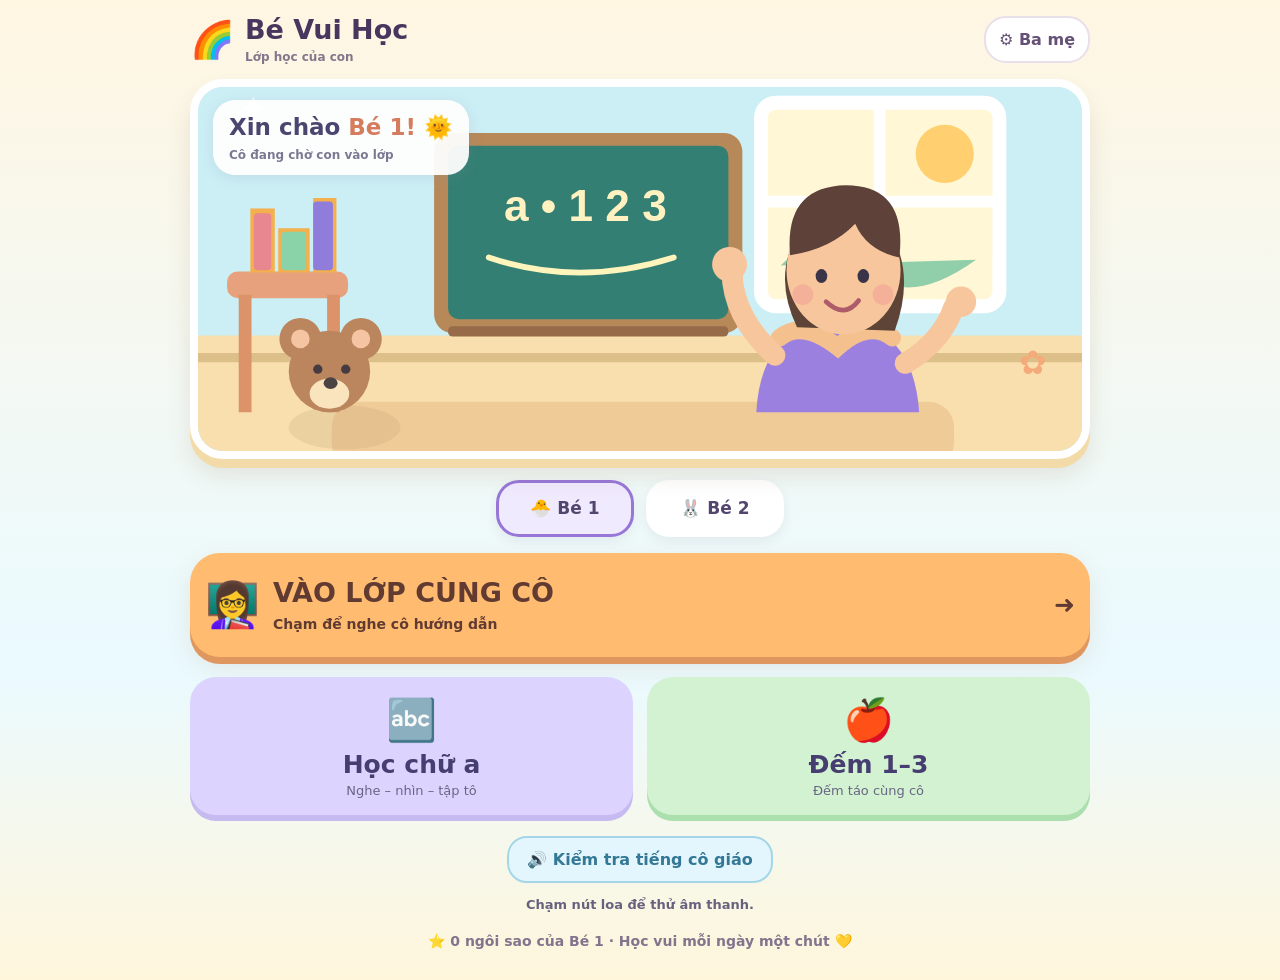
==== public/index.html @ 8a11249c "Add files via upload" ====
<!doctype html>
<html lang="vi" style="color-scheme:only light">
<head>
  <meta charset="utf-8">
  <meta name="viewport" content="width=device-width, initial-scale=1, viewport-fit=cover">
  <meta name="color-scheme" content="only light">
  <meta name="theme-color" content="#fff6dc">
  <meta name="apple-mobile-web-app-capable" content="yes">
  <meta name="apple-mobile-web-app-status-bar-style" content="default">
  <meta name="apple-mobile-web-app-title" content="Bé Vui Học">
  <meta name="description" content="Bé Vui Học – lớp học vui vẻ tại nhà, học chữ và học đếm dành cho hai bé.">
  <title>Bé Vui Học – Lớp học tại nhà V2.4</title>
  <link rel="icon" href="./icons/icon-192.png" type="image/png">
  <link rel="apple-touch-icon" href="./icons/icon-192.png">
  <link rel="manifest" href="./manifest.webmanifest">
  <link rel="stylesheet" href="./styles.css?v=24">
</head>
<body>
  <div id="app"></div>
  <audio id="teacherAudio" preload="metadata" playsinline></audio>
  <div id="toast" role="status" aria-live="polite"></div>
  <script src="./app.js?v=24" defer></script>
</body>
</html>
---- public/styles.css ----
:root,html,body {color-scheme:only light!important;font-family:system-ui,-apple-system,'Segoe UI',Arial,sans-serif;background:#fff6dc!important;color:#342f56!important;font-synthesis:none}
*{box-sizing:border-box}body{margin:0;min-height:100vh}button,input{font:inherit}button{touch-action:manipulation;cursor:pointer;border:0}button:focus-visible,input:focus-visible{outline:4px solid #1488c7;outline-offset:3px}button:disabled{opacity:.53;cursor:default}h1,h2,p{margin-top:0}small{display:block}#app{min-height:100vh;background:#fff6dc}
.home{min-height:100vh;background:linear-gradient(#fff6e2,#eafaff 68%,#fff6dc)!important}.page{max-width:960px;margin:0 auto;padding:14px clamp(14px,3vw,30px) 28px}.header{display:flex;align-items:center;justify-content:space-between;gap:12px;margin:0 0 14px}.logo{display:flex;align-items:center;gap:10px;font-size:clamp(21px,3vw,27px);font-weight:900;line-height:1.2;color:#49365e}.logo small{font-weight:650;color:#85758b;font-size:12px;margin-top:4px}.logo-emoji{font-size:36px}.parent-link{background:#fff;border:2px solid #e8dfea;color:#655177;border-radius:22px;min-height:47px;padding:10px 13px;font-weight:800;white-space:nowrap}
.classroom{height:clamp(245px,40vw,380px);overflow:hidden;border:8px solid #fff;border-radius:33px;box-shadow:0 9px 0 #f2dba9,0 16px 23px #8c6f5229;position:relative;background:#cceef5!important}.classroom img{width:100%;height:100%;object-fit:cover;display:block}.hello{position:absolute;top:13px;left:15px;background:#ffffffef!important;border-radius:22px;padding:12px 16px;box-shadow:0 3px 13px #7c8ca02b;font-size:clamp(18px,4vw,23px);font-weight:900;line-height:1.36;color:#4c4570!important;max-width:55%}.hello b{color:#d67c5e}.hello small{font-size:12px;font-weight:700;color:#7d7892;margin-top:4px}
.kids{display:flex;justify-content:center;gap:12px;margin:21px 0 16px}.kid-tab{min-width:138px;min-height:57px;border-radius:23px;background:#fff!important;color:#52466e!important;border:3px solid #fff;box-shadow:0 4px 12px #60537016;font-size:17px;font-weight:850}.kid-tab.selected{background:#f0eaff!important;border-color:#9776d8}
.btn-enter{display:flex;align-items:center;justify-content:center;gap:13px;min-height:104px;width:100%;border-radius:30px;background:#ffbc70!important;color:#613b32!important;box-shadow:0 7px 0 #df975f,0 10px 24px #b8703c26;text-align:left;padding:15px;font-size:25px}.btn-enter>span:first-child{font-size:44px}.btn-enter>span:last-child{margin-left:auto;font-size:25px}.btn-enter strong{font-size:clamp(19px,4.5vw,27px);display:block;line-height:1.3}.btn-enter small{font-size:14px;font-weight:650;line-height:1.4;margin-top:5px}
.quick-lessons{display:grid;grid-template-columns:1fr 1fr;gap:14px;margin-top:20px}.quick-card{min-height:138px;background:#dcd4ff!important;color:#463d70!important;border-radius:26px;box-shadow:0 6px 0 #c6baf0;padding:16px;display:flex;align-items:center;justify-content:center;flex-direction:column;gap:4px}.quick-card.green{background:#d2f2d2!important;box-shadow:0 6px 0 #abdfae}.quick-card strong{font-size:clamp(19px,4.2vw,25px)}.quick-card small{font-size:13px;color:#696582}.quick-art{font-size:41px;line-height:1.28}.audio-test-home{display:block;margin:21px auto 8px;background:#e3f5fd!important;color:#337895!important;border:2px solid #a4d6e8;border-radius:20px;padding:12px 18px;font-weight:800;font-size:16px}.stars-note{text-align:center;font-size:14px;font-weight:750;line-height:1.6;color:#84738c;margin-top:11px}
.lesson{min-height:100vh;background:radial-gradient(ellipse at top left,#dff7ff,transparent 65%),#fff7e7!important}.lesson-shell{max-width:720px;margin:0 auto;padding:12px clamp(12px,3vw,26px) 35px}.lesson-top{display:flex;align-items:center;gap:10px;margin-bottom:14px}.home-back{width:50px;height:50px;border:2px solid #eedfca;background:#fff!important;border-radius:18px;font-size:24px}.lesson-count{white-space:nowrap;background:#fff!important;border-radius:30px;color:#625785!important;padding:9px 14px;font-weight:900}.progress{display:flex;gap:5px;flex:1}.progress i{height:11px;flex:1;background:#e8dded;border-radius:20px}.progress i.current{background:#8e7ade}.progress i.completed{background:#79cda8}
.learning-stage{border:3px solid #f4e6d2;border-radius:30px;background:#fff!important;box-shadow:0 11px 26px #77583b15;padding:clamp(12px,3vw,21px)}.talk-row{display:flex;align-items:center;gap:12px;margin-bottom:12px}.portrait{width:68px;height:75px;object-fit:contain;border-radius:20px;background:#e3f4ff;flex:none;border:2px solid #e3e3ee;padding:4px}.portrait.speaking{outline:4px solid #b8efcf;animation:hello-bob .55s ease infinite alternate}.talk{display:flex;align-items:center;gap:6px;min-height:76px;flex:1;border-radius:23px 23px 23px 5px;background:#f0edff!important;color:#554a7f!important;font-size:clamp(16px,4vw,20px);font-weight:850;line-height:1.52;letter-spacing:.01em;padding:11px 14px;overflow-wrap:anywhere}.talk-dot{color:#36a991;font-size:12px}
.board{background:#fff7df!important;border:9px solid #d7a96a;border-radius:29px;min-height:clamp(225px,33vh,300px);display:flex;flex-direction:column;align-items:center;justify-content:center;padding:13px;overflow:hidden;text-align:center}.board-label{font-size:14px;font-weight:850;color:#8b744e;margin-bottom:8px;line-height:1.5}.huge-letter{font-size:clamp(110px,28vw,166px);font-weight:750;color:#eb6f78!important;line-height:1.04;padding-bottom:8px}.picture-word{font-size:clamp(26px,7vw,36px);font-weight:850;color:#6c528b;line-height:1.4}.big-word{font-size:clamp(85px,19vw,128px);letter-spacing:.04em;line-height:1.2;color:#51477f;display:flex;align-items:center;gap:3px}.big-word b{color:#eb697d}.objects{font-size:clamp(45px,9vw,76px);line-height:1.4;letter-spacing:.04em;display:flex;align-items:center;justify-content:center;gap:9px;white-space:nowrap}.plus{font-size:45px;color:#8063aa}.big-number{font-size:clamp(80px,21vw,145px);font-weight:900;line-height:1.1;color:#7d6bca}.award{font-size:110px;line-height:1.3}.trace-wrap{width:min(310px,100%);height:210px;background:repeating-linear-gradient(to bottom,#fffdf8 0,#fffdf8 48px,#d9eaf1 49px,#fffdf8 50px);border:2px dashed #bfb3d0;border-radius:19px;position:relative;touch-action:none;overflow:hidden}.trace-ghost{position:absolute;inset:0;display:flex;align-items:center;justify-content:center;font-size:175px;font-weight:850;color:#dbceec;pointer-events:none;line-height:1}.trace-wrap canvas{position:absolute;inset:0;width:100%;height:100%;touch-action:none}
.task-area{min-height:68px;margin-top:14px}.activity-intro{text-align:center;font-size:18px;font-weight:850;color:#695884;padding:14px 0;line-height:1.5}.listen-tiles,.choices,.controls{display:flex;gap:10px}.listen-tiles>*{flex:1;background:#e9f7fc!important;color:#387799!important;border:2px solid #acdbe9;border-radius:20px;padding:12px 7px;min-height:70px;font-weight:900;font-size:17px}.choices{justify-content:center}.answer{flex:1;min-width:0;max-width:175px;min-height:85px;background:#efeafd!important;color:#544181!important;border:3px solid #cfc2ec;border-radius:22px;font-size:clamp(38px,10vw,60px);font-weight:900;line-height:1.1}.answer.good{background:#d6f3df!important;border-color:#83bf9f}.answer.try{background:#ffe9e9!important;border-color:#efb0b0}.feedback{min-height:24px;color:#538a67;font-weight:800;font-size:15px;margin-top:6px;text-align:center}.trace-info{display:flex;align-items:center;justify-content:space-between;gap:8px;color:#765d82;font-size:13px;font-weight:750;padding:5px 2px}.trace-info button{background:#ede9ff!important;color:#6552a1!important;border-radius:15px;min-height:42px;padding:9px 11px;font-weight:800}.controls{margin-top:11px}.controls button{min-height:62px;flex:1;border-radius:19px;padding:10px 12px;font-size:clamp(15px,4vw,19px);font-weight:900}.btn-listen{background:#dff3fc!important;border:2px solid #a4d3eb;color:#297b9a!important}.btn-next{background:#8470dc!important;color:#fff!important;border:0;border-radius:18px;min-height:55px;padding:12px 17px;font-size:17px;font-weight:900}.btn-next:disabled{background:#bbb3d8!important;color:#fff!important}.sound-status{color:#68617e;font-size:13px;font-weight:750;text-align:center;line-height:1.5;min-height:24px;margin-top:12px}.sound-status[data-status=error]{color:#a04c34;font-size:14px}.sound-help{font-size:13px;color:#8d513b;margin-top:5px;text-align:center}.sound-help a{color:#256b99;font-weight:850}.end-block{text-align:center;margin-top:20px}.end-block h1{font-size:29px;line-height:1.3}.end-block p{font-size:18px;color:#7b6a82}.end-block button{margin:5px}.btn-outline{background:#f3edff!important;color:#654e99!important;border:2px solid #dfd4f2;border-radius:17px;min-height:50px;padding:11px 16px;font-weight:850}
.parent{min-height:100vh;background:#fffaec!important}.parent-page{max-width:760px;margin:auto;padding:20px 16px 45px}.parent-page h1{font-size:clamp(24px,5vw,31px);margin:20px 0 8px}.parent-page>p{color:#6f6584;line-height:1.6}.parent-panel{background:#fff!important;border:2px solid #f3e8d8;border-radius:25px;padding:19px;margin-top:16px;box-shadow:0 6px 20px #59432b0b}.parent-panel h2{font-size:20px;margin-bottom:12px}.parent-panel p{font-size:14px;line-height:1.6;color:#6d6480}.parent-kid{padding:12px 0;border-top:1px solid #e9e3ee}.parent-kid label{font-weight:850}.parent-kid input{border:2px solid #e4dbea;border-radius:12px;padding:11px;width:min(48%,230px);margin:0 8px;color:#403852;background:#fff!important}.parent-kid button,.upload{display:inline-block;background:#efe7ff!important;color:#604c96!important;padding:10px 15px;border-radius:15px;font-weight:800;cursor:pointer}.parent-kid p{margin:8px 0 0}.native-label{margin:14px 0 6px!important;font-weight:800!important}.help-note{margin-top:12px;background:#fff7e0!important;border-radius:13px;padding:12px}.parent-buttons{display:flex;gap:10px;flex-wrap:wrap}.speed-label{display:block;margin:10px 0;font-weight:750}.parent-panel input[type=range]{width:min(100%,330px);accent-color:#8570dd}.version{font-size:12px;color:#857b89;text-align:center;margin-top:23px;line-height:1.5}
#toast{position:fixed;z-index:50;bottom:24px;left:50%;width:max-content;max-width:min(92vw,450px);padding:12px 18px;border-radius:16px;background:#3a3456!important;color:white!important;font-size:14px;line-height:1.5;box-shadow:0 8px 20px #0002;transform:translate(-50%,120px);opacity:0;transition:transform .25s,opacity .25s;pointer-events:none}#toast.show{transform:translate(-50%,0);opacity:1}
@keyframes hello-bob{to{transform:translateY(-3px)}}
@media(max-width:480px){.classroom{height:270px;border-radius:27px}.classroom img{object-position:66% center}.hello{top:10px;left:9px;padding:9px 11px;max-width:53%;font-size:17px}.hello small{font-size:11px}.kids{margin:17px 0 12px;gap:10px}.kid-tab{min-width:0;flex:1;font-size:16px;min-height:52px}.btn-enter{min-height:96px;border-radius:23px}.btn-enter>span:first-child{font-size:38px}.quick-lessons{gap:11px;margin-top:17px}.quick-card{min-height:130px}.board{min-height:235px}.talk{font-size:16px;min-height:68px;padding:10px}.portrait{width:61px;height:69px}.task-area{margin-top:10px}.learning-stage{padding:11px}.answer{min-height:75px}.controls button{min-height:57px}.lesson-top{margin-bottom:10px}}
@media(prefers-reduced-motion:reduce){*,*:before,*:after{animation:none!important;transition:none!important}}
/* Request light rendering even when browser/OS is set to dark. Some proprietary browsers may override this anyway. */
@media(prefers-color-scheme:dark){:root,html,body,#app{color-scheme:only light!important;background:#fff6dc!important;color:#342f56!important}}
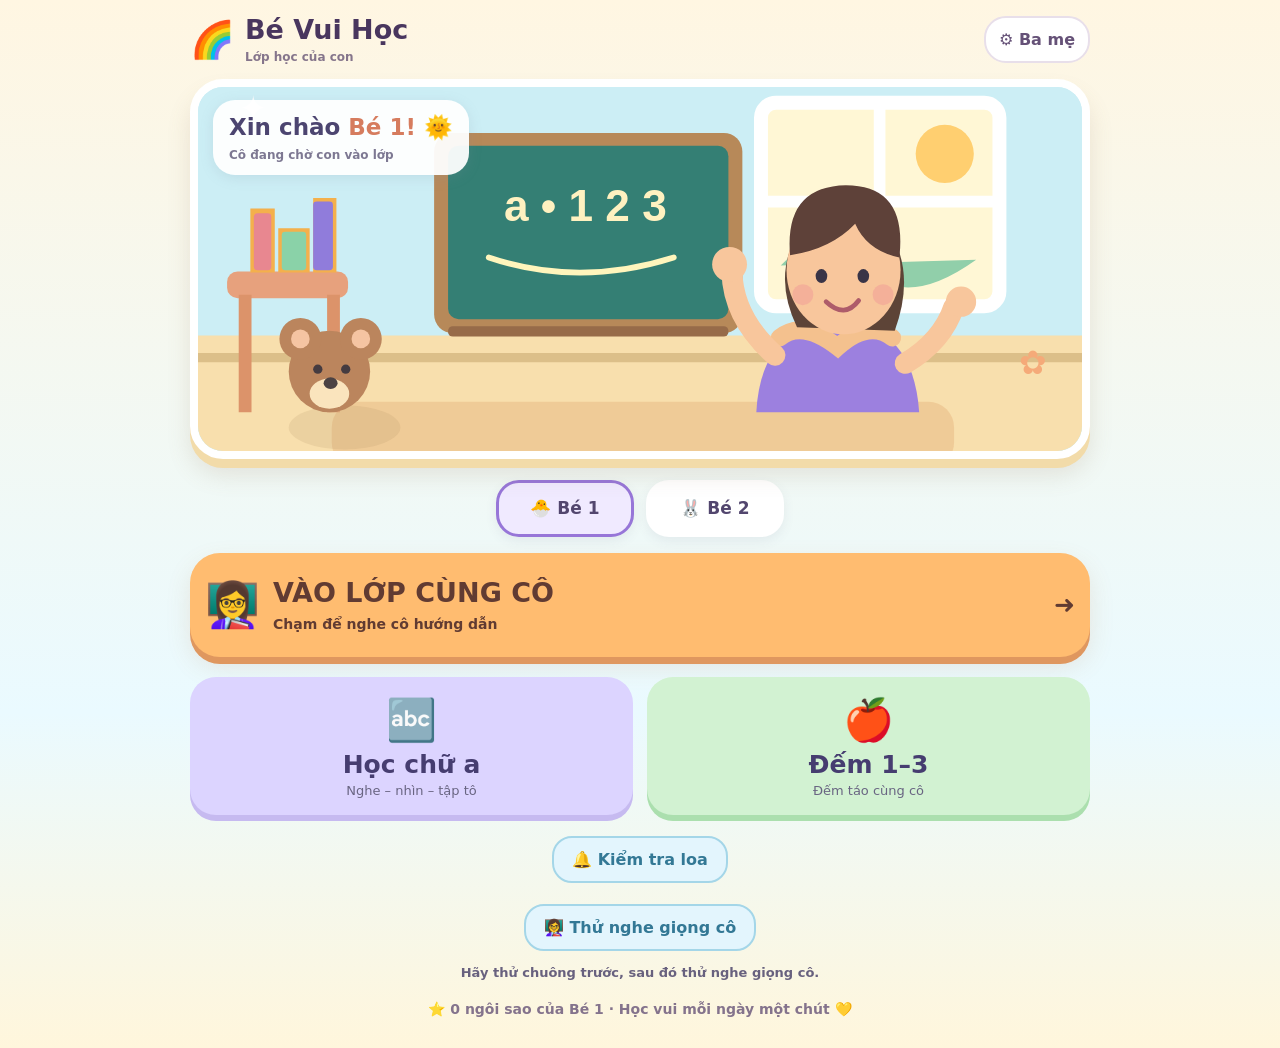
==== commit 7fa69af3: "Add files via upload" ====
--- a/public/index.html
+++ b/public/index.html
@@ -9,16 +9,16 @@
   <meta name="apple-mobile-web-app-status-bar-style" content="default">
   <meta name="apple-mobile-web-app-title" content="Bé Vui Học">
   <meta name="description" content="Bé Vui Học – lớp học vui vẻ tại nhà, học chữ và học đếm dành cho hai bé.">
-  <title>Bé Vui Học – Lớp học tại nhà V2.4</title>
+  <title>Bé Vui Học – Lớp học tại nhà V2.4.1</title>
   <link rel="icon" href="./icons/icon-192.png" type="image/png">
   <link rel="apple-touch-icon" href="./icons/icon-192.png">
   <link rel="manifest" href="./manifest.webmanifest">
-  <link rel="stylesheet" href="./styles.css?v=24">
+  <link rel="stylesheet" href="./styles.css?v=241">
 </head>
 <body>
   <div id="app"></div>
   <audio id="teacherAudio" preload="metadata" playsinline></audio>
   <div id="toast" role="status" aria-live="polite"></div>
-  <script src="./app.js?v=24" defer></script>
+  <script src="./app.js?v=241" defer></script>
 </body>
 </html>
--- a/public/styles.css
+++ b/public/styles.css
@@ -16,3 +16,14 @@
 @media(prefers-reduced-motion:reduce){*,*:before,*:after{animation:none!important;transition:none!important}}
 /* Request light rendering even when browser/OS is set to dark. Some proprietary browsers may override this anyway. */
 @media(prefers-color-scheme:dark){:root,html,body,#app{color-scheme:only light!important;background:#fff6dc!important;color:#342f56!important}}
+
+/* Góc ghi âm dành cho phụ huynh — V2.4.1 */
+.voice-mode{display:block;max-width:100%;width:100%;margin:8px 0 15px;border:2px solid #cfc3ec;border-radius:13px;padding:13px;background:#fff!important;color:#493665;font-weight:800;font-size:16px}
+.voice-list{max-height:540px;overflow:auto;border:2px solid #ede1ef;border-radius:17px;padding:4px;margin-top:11px}
+.voice-item{padding:13px 9px;border-bottom:1px solid #eee6ed}
+.voice-item:last-child{border-bottom:0}
+.voice-script{display:grid;gap:5px;font-size:15px;line-height:1.5}
+.voice-script span{font-weight:600;color:#514761}
+.voice-actions{display:flex;flex-wrap:wrap;gap:7px;margin-top:10px}
+.voice-actions .btn-outline,.voice-actions .upload{font-size:13px;min-height:42px;padding:10px 12px}
+.parent-panel h3{margin:16px 0 4px;font-size:18px}
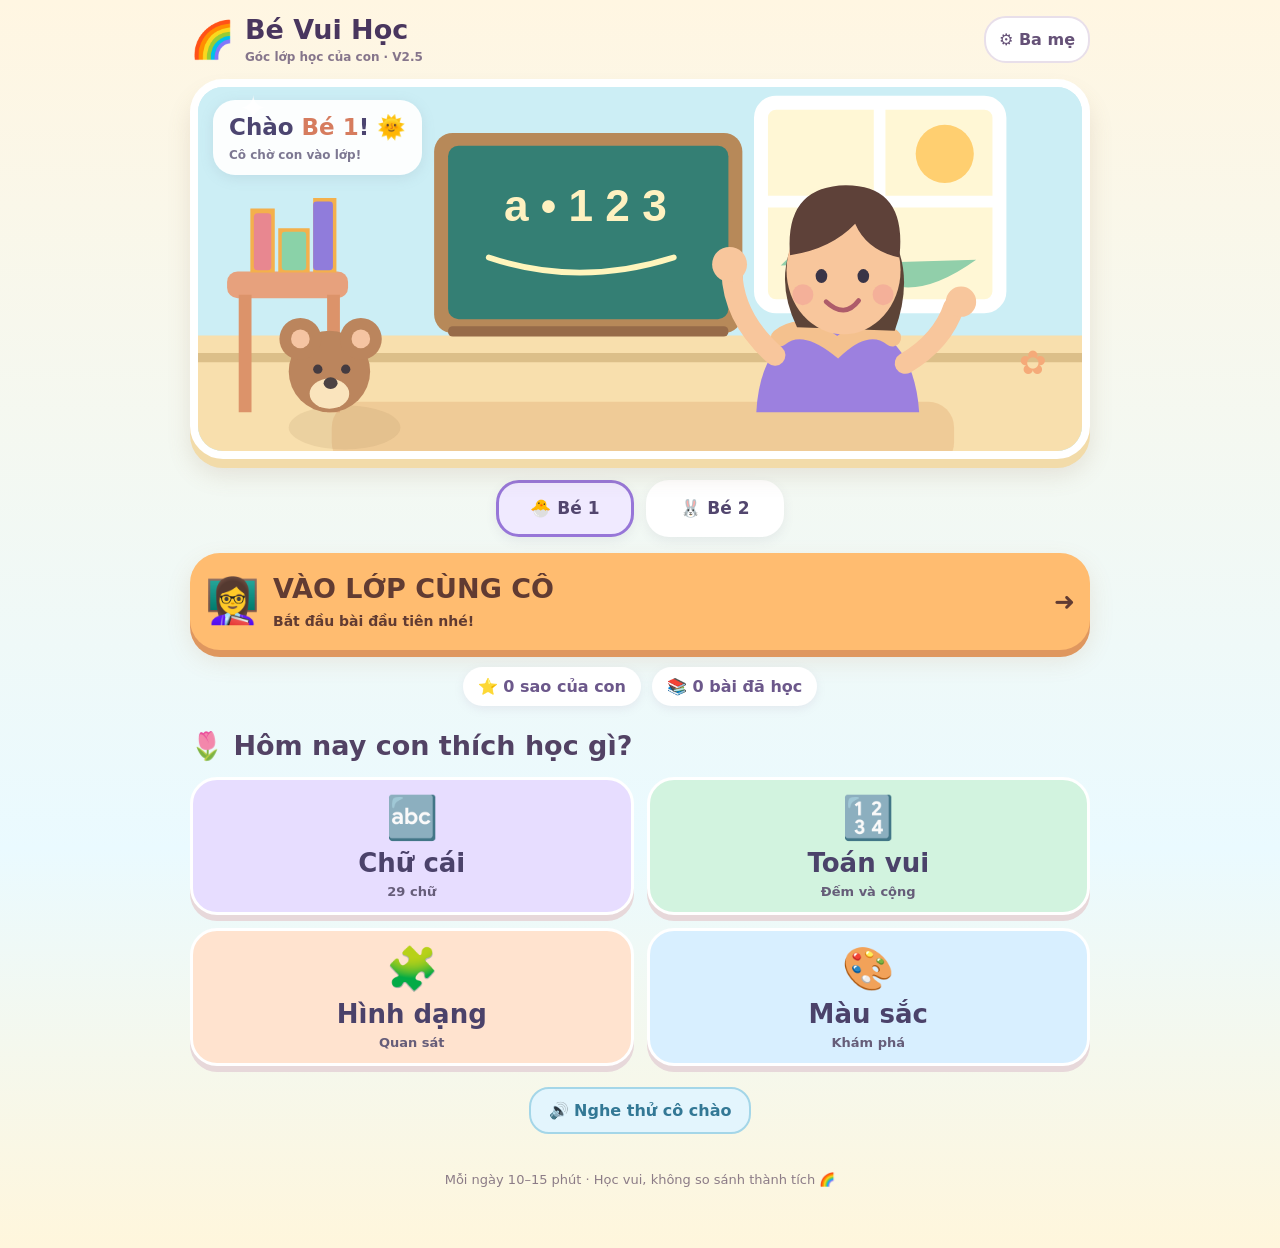
==== commit afe9d67f: "Add files via upload" ====
--- a/public/index.html
+++ b/public/index.html
@@ -1,24 +1,13 @@
 <!doctype html>
 <html lang="vi" style="color-scheme:only light">
 <head>
-  <meta charset="utf-8">
-  <meta name="viewport" content="width=device-width, initial-scale=1, viewport-fit=cover">
-  <meta name="color-scheme" content="only light">
-  <meta name="theme-color" content="#fff6dc">
-  <meta name="apple-mobile-web-app-capable" content="yes">
-  <meta name="apple-mobile-web-app-status-bar-style" content="default">
-  <meta name="apple-mobile-web-app-title" content="Bé Vui Học">
-  <meta name="description" content="Bé Vui Học – lớp học vui vẻ tại nhà, học chữ và học đếm dành cho hai bé.">
-  <title>Bé Vui Học – Lớp học tại nhà V2.4.1</title>
-  <link rel="icon" href="./icons/icon-192.png" type="image/png">
-  <link rel="apple-touch-icon" href="./icons/icon-192.png">
-  <link rel="manifest" href="./manifest.webmanifest">
-  <link rel="stylesheet" href="./styles.css?v=241">
+<meta charset="utf-8"><meta name="viewport" content="width=device-width, initial-scale=1, viewport-fit=cover">
+<meta name="color-scheme" content="only light"><meta name="theme-color" content="#fff6dc">
+<meta name="apple-mobile-web-app-capable" content="yes"><meta name="apple-mobile-web-app-status-bar-style" content="default">
+<meta name="apple-mobile-web-app-title" content="Bé Vui Học">
+<meta name="description" content="Bé Vui Học – góc lớp học tương tác cho hai bé chuẩn bị vào lớp 1. Trải nghiệm chữ cái, đếm số, tư duy và tô chữ.">
+<title>Bé Vui Học V2.5 – Lớp học của con</title>
+<link rel="icon" href="./icons/icon-192.png"><link rel="apple-touch-icon" href="./icons/icon-192.png">
+<link rel="manifest" href="./manifest.webmanifest"><link rel="stylesheet" href="./styles.css?v=25">
 </head>
-<body>
-  <div id="app"></div>
-  <audio id="teacherAudio" preload="metadata" playsinline></audio>
-  <div id="toast" role="status" aria-live="polite"></div>
-  <script src="./app.js?v=241" defer></script>
-</body>
-</html>
+<body><div id="app"></div><audio id="teacherAudio" preload="metadata" playsinline></audio><div id="toast" role="status" aria-live="polite"></div><script src="./app.js?v=25" defer></script></body></html>
--- a/public/styles.css
+++ b/public/styles.css
@@ -16,14 +16,15 @@
 @media(prefers-reduced-motion:reduce){*,*:before,*:after{animation:none!important;transition:none!important}}
 /* Request light rendering even when browser/OS is set to dark. Some proprietary browsers may override this anyway. */
 @media(prefers-color-scheme:dark){:root,html,body,#app{color-scheme:only light!important;background:#fff6dc!important;color:#342f56!important}}
-
-/* Góc ghi âm dành cho phụ huynh — V2.4.1 */
-.voice-mode{display:block;max-width:100%;width:100%;margin:8px 0 15px;border:2px solid #cfc3ec;border-radius:13px;padding:13px;background:#fff!important;color:#493665;font-weight:800;font-size:16px}
-.voice-list{max-height:540px;overflow:auto;border:2px solid #ede1ef;border-radius:17px;padding:4px;margin-top:11px}
-.voice-item{padding:13px 9px;border-bottom:1px solid #eee6ed}
-.voice-item:last-child{border-bottom:0}
-.voice-script{display:grid;gap:5px;font-size:15px;line-height:1.5}
-.voice-script span{font-weight:600;color:#514761}
-.voice-actions{display:flex;flex-wrap:wrap;gap:7px;margin-top:10px}
-.voice-actions .btn-outline,.voice-actions .upload{font-size:13px;min-height:42px;padding:10px 12px}
-.parent-panel h3{margin:16px 0 4px;font-size:18px}
+/* v2.5 friendly child-first catalog and accessible training experience */
+:root,html,body,#app{color-scheme:only light!important}
+.home-grid{display:grid;grid-template-columns:repeat(2,minmax(0,1fr));gap:13px;margin:14px 0 8px}
+.lesson-header{font-size:clamp(20px,4.8vw,27px);line-height:1.3;margin:22px 0 8px;color:#524264}
+.lesson-tile{border:3px solid #fff;border-radius:27px;min-height:138px;display:flex;align-items:center;justify-content:center;flex-direction:column;box-shadow:0 6px 0 #e7d8da;padding:12px;gap:6px;color:#4b426a}
+.lesson-tile>span{font-size:42px}.lesson-tile strong{font-size:clamp(20px,4.5vw,26px)}.lesson-tile small{font-size:13px;font-weight:750;color:#665d79}.lesson-tile.lavender{background:#e7ddff!important}.lesson-tile.green{background:#d2f3df!important}.lesson-tile.peach{background:#ffe3cf!important}.lesson-tile.sky{background:#d8efff!important}
+.home-stats{display:flex;gap:11px;justify-content:center;align-items:center;margin:17px 0 2px;flex-wrap:wrap}.home-stats span{font-weight:850;color:#6c588b;background:#fff!important;border-radius:22px;padding:10px 15px;box-shadow:0 3px 10px #987ba021}
+.short-note{text-align:center;color:#8c7c87;font-size:13px;line-height:1.6;padding-bottom:16px}
+.list-head{display:flex;align-items:center;gap:15px;margin:5px 0 17px}.list-head h1{font-size:clamp(25px,5vw,36px);color:#4c416e;line-height:1.25;margin:0}.list-head p{color:#716a7c;font-size:14px;margin:6px 0 0}.module-grid{display:grid;grid-template-columns:repeat(auto-fill,minmax(135px,1fr));gap:12px}.module{background:#fff!important;box-shadow:0 5px 0 #eadce4;border:3px solid #f6eaf0;border-radius:23px;min-height:150px;display:flex;flex-direction:column;gap:6px;align-items:center;justify-content:center;padding:10px;color:#514269}.module-emoji{font-size:51px;color:#e27989;font-weight:900;line-height:1.15}.module strong{font-size:20px}.module small{font-size:12px;color:#86788b;font-weight:750}.completed-mark{font-size:11px;color:#41866d;font-weight:900}.catalog-help{color:#7c6983;line-height:1.55;font-size:13px;margin:26px 5px 10px}
+.huge-picture{font-size:clamp(100px,26vw,140px);line-height:1.38}.count-pics{display:flex;justify-content:center;align-items:center;flex-wrap:wrap;gap:5px;font-size:clamp(30px,8vw,53px);max-width:420px;line-height:1.35}.count-pics span{display:inline-block}.empty-objects{font-size:20px;color:#867a83}.math-visual{display:flex;justify-content:center;align-items:center;gap:11px;font-size:clamp(30px,8vw,57px);flex-wrap:wrap}.math-visual>b{font-size:36px;color:#73609f}
+.giant-star{font-size:62px;line-height:1.3}.sound-error{color:#ad513a!important;font-weight:800}.answer{font-size:clamp(23px,6.6vw,54px)}.btn-enter{min-height:97px}
+@media(max-width:380px){.module-grid{grid-template-columns:repeat(2,minmax(0,1fr))}.module{min-height:138px}.module-emoji{font-size:44px}}
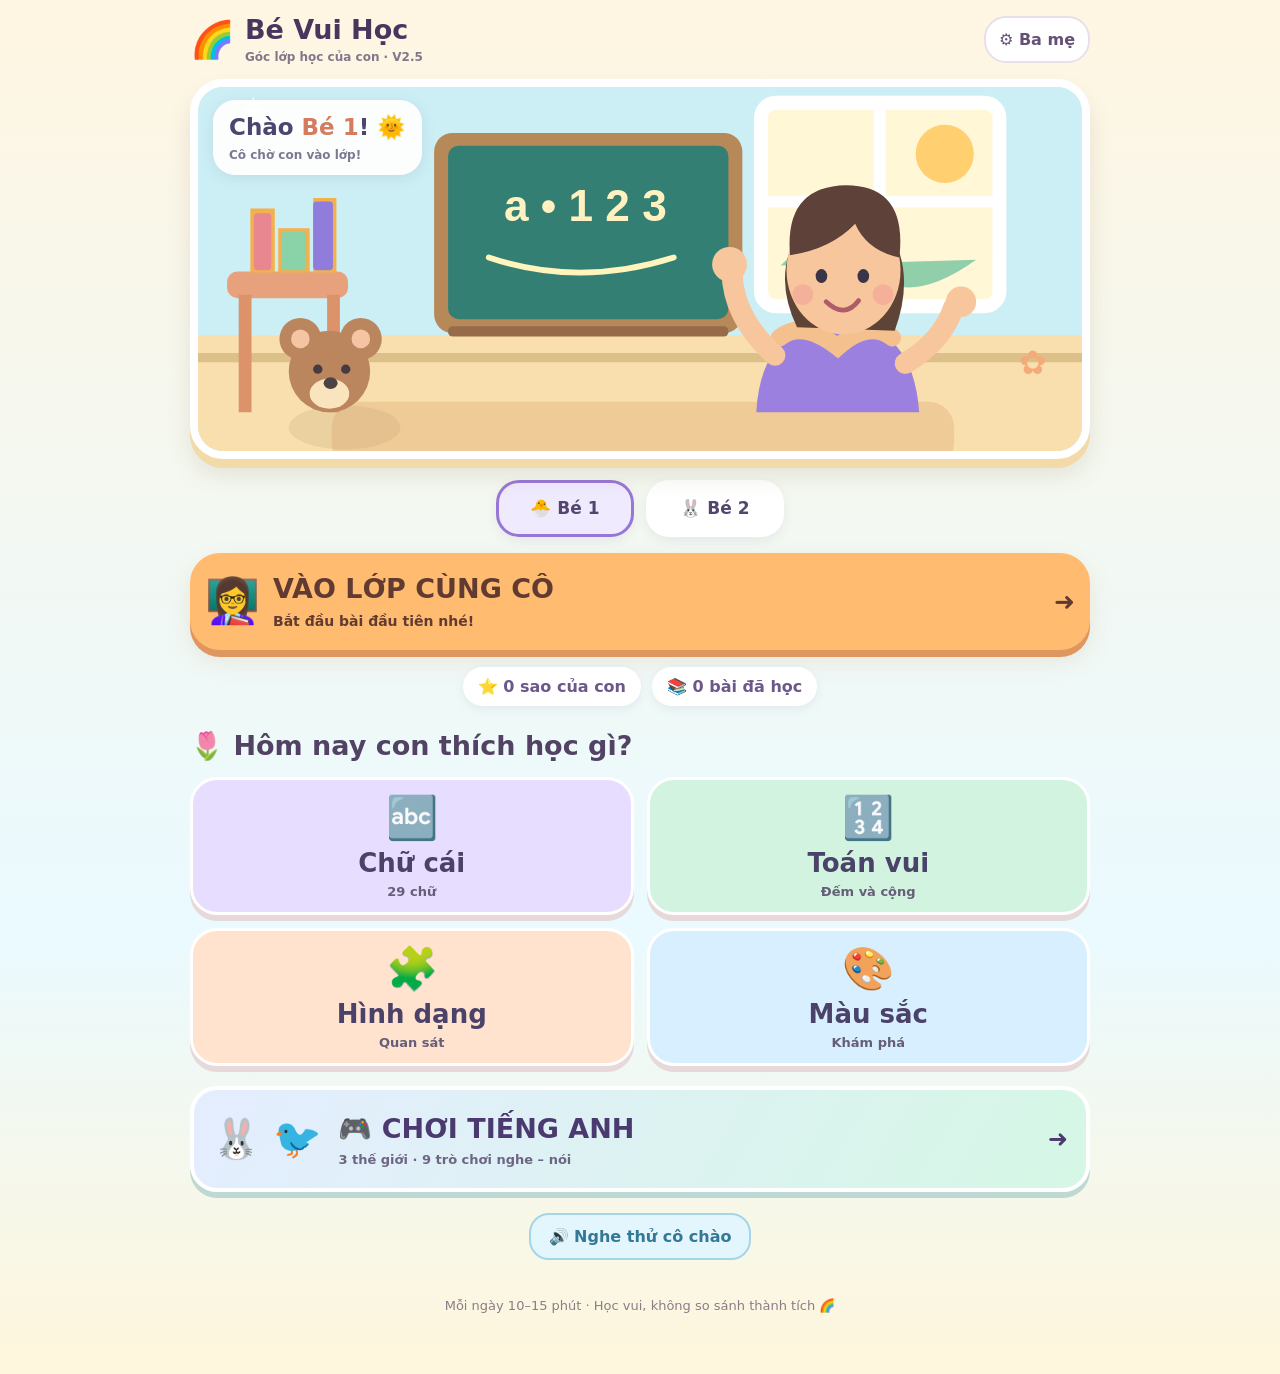
==== commit 09bdeb1f: "Bump site asset version for English games" ====
--- a/public/index.html
+++ b/public/index.html
@@ -6,8 +6,8 @@
 <meta name="apple-mobile-web-app-capable" content="yes"><meta name="apple-mobile-web-app-status-bar-style" content="default">
 <meta name="apple-mobile-web-app-title" content="Bé Vui Học">
 <meta name="description" content="Bé Vui Học – góc lớp học tương tác cho hai bé chuẩn bị vào lớp 1. Trải nghiệm chữ cái, đếm số, tư duy và tô chữ.">
-<title>Bé Vui Học V2.5 – Lớp học của con</title>
+<title>Bé Vui Học V2.6 – Lớp học của con</title>
 <link rel="icon" href="./icons/icon-192.png"><link rel="apple-touch-icon" href="./icons/icon-192.png">
-<link rel="manifest" href="./manifest.webmanifest"><link rel="stylesheet" href="./styles.css?v=25">
+<link rel="manifest" href="./manifest.webmanifest"><link rel="stylesheet" href="./styles.css?v=26">
 </head>
-<body><div id="app"></div><audio id="teacherAudio" preload="metadata" playsinline></audio><div id="toast" role="status" aria-live="polite"></div><script src="./app.js?v=25" defer></script></body></html>+<body><div id="app"></div><audio id="teacherAudio" preload="metadata" playsinline></audio><div id="toast" role="status" aria-live="polite"></div><script src="./app.js?v=26" defer></script></body></html>
--- a/public/styles.css
+++ b/public/styles.css
@@ -28,3 +28,6 @@
 .huge-picture{font-size:clamp(100px,26vw,140px);line-height:1.38}.count-pics{display:flex;justify-content:center;align-items:center;flex-wrap:wrap;gap:5px;font-size:clamp(30px,8vw,53px);max-width:420px;line-height:1.35}.count-pics span{display:inline-block}.empty-objects{font-size:20px;color:#867a83}.math-visual{display:flex;justify-content:center;align-items:center;gap:11px;font-size:clamp(30px,8vw,57px);flex-wrap:wrap}.math-visual>b{font-size:36px;color:#73609f}
 .giant-star{font-size:62px;line-height:1.3}.sound-error{color:#ad513a!important;font-weight:800}.answer{font-size:clamp(23px,6.6vw,54px)}.btn-enter{min-height:97px}
 @media(max-width:380px){.module-grid{grid-template-columns:repeat(2,minmax(0,1fr))}.module{min-height:138px}.module-emoji{font-size:44px}}
+
+/* English Adventure gateway */
+.english-entry{display:flex;align-items:center;justify-content:center;gap:16px;width:100%;padding:17px 18px;margin:20px 0 10px;background:linear-gradient(120deg,#e4edff,#d5f7e5)!important;border:4px solid #fff;border-radius:27px;box-shadow:0 6px 0 #bed8d3;color:#4b3a70;text-decoration:none;min-height:106px;box-sizing:border-box}.english-entry-icon{font-size:39px;white-space:nowrap}.english-entry strong{display:block;font-size:clamp(19px,4.5vw,27px);line-height:1.35}.english-entry small{font-size:13px;margin-top:4px;color:#6d6683;font-weight:750}.english-entry>span:last-child{font-size:24px;margin-left:auto}.english-entry:focus-visible{outline:4px solid #2879b0;outline-offset:3px}@media(max-width:380px){.english-entry{gap:7px;padding:12px 10px}.english-entry-icon{font-size:28px}}
